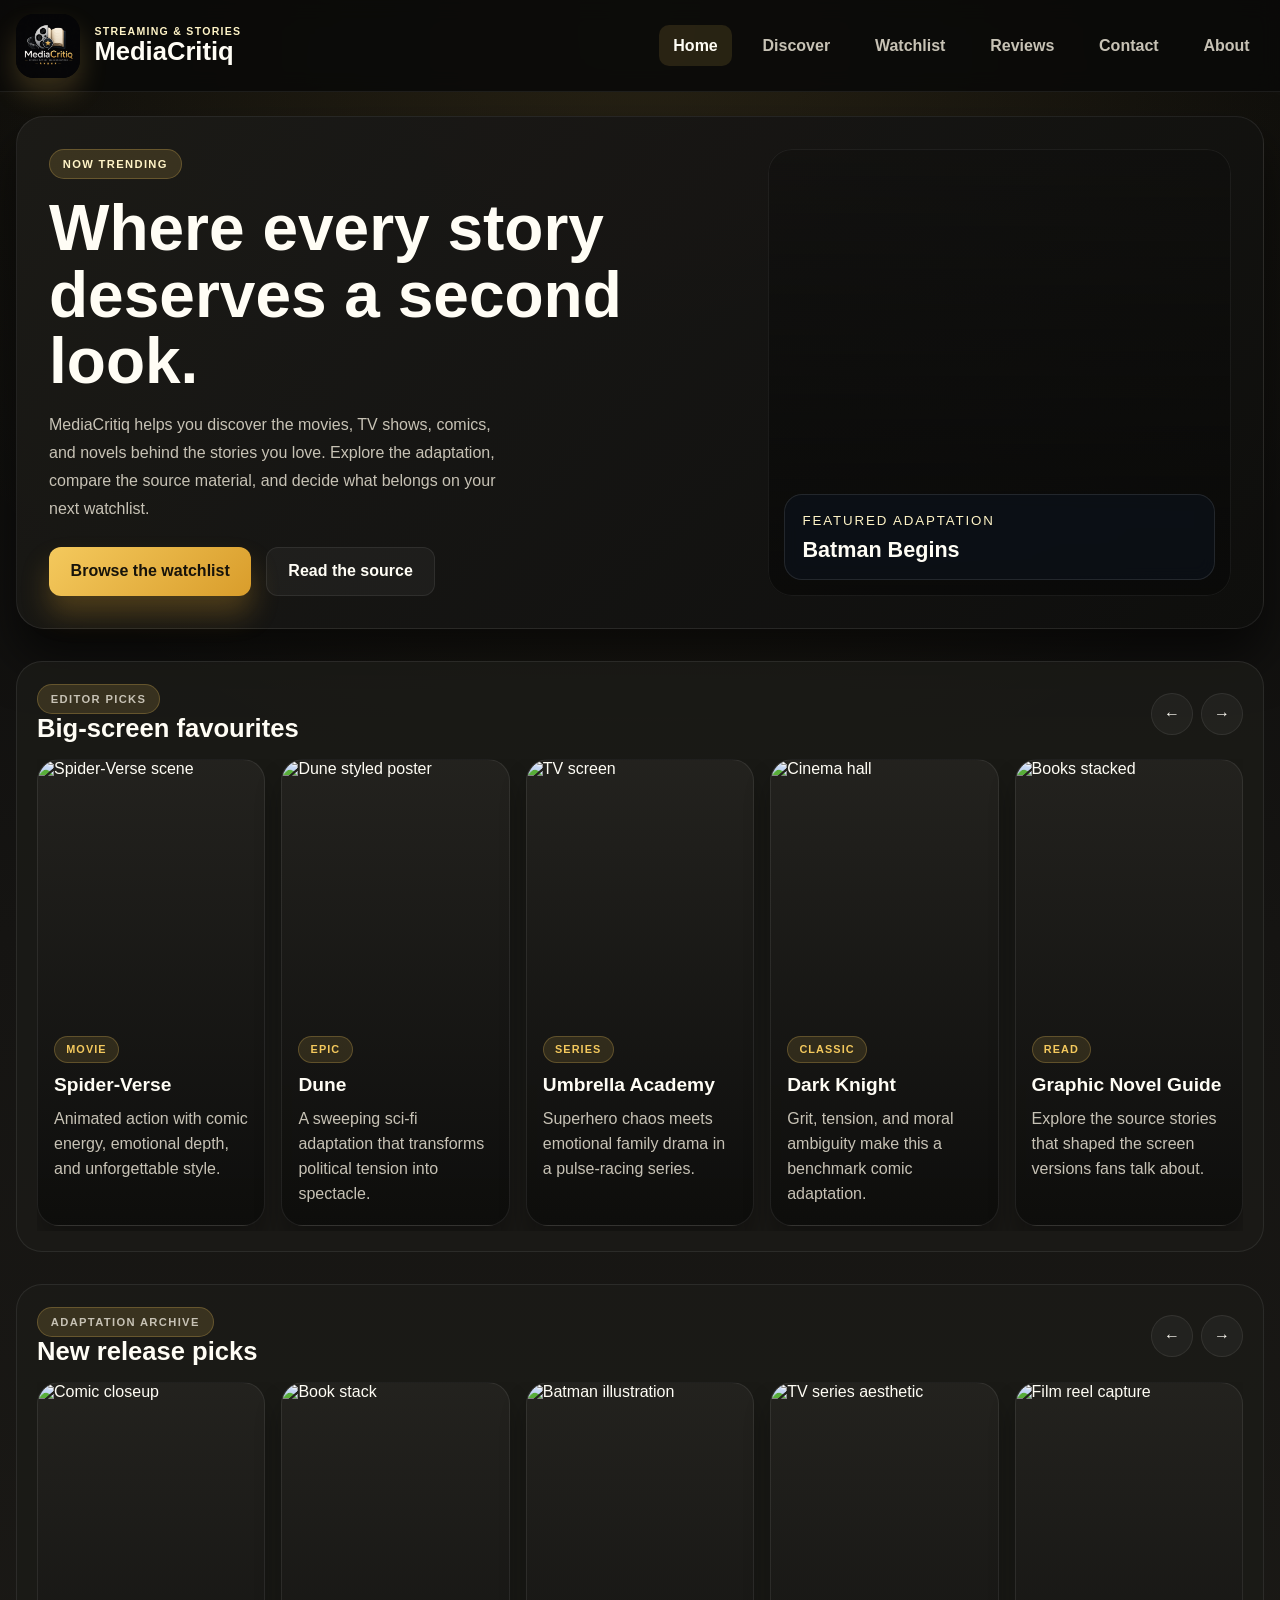
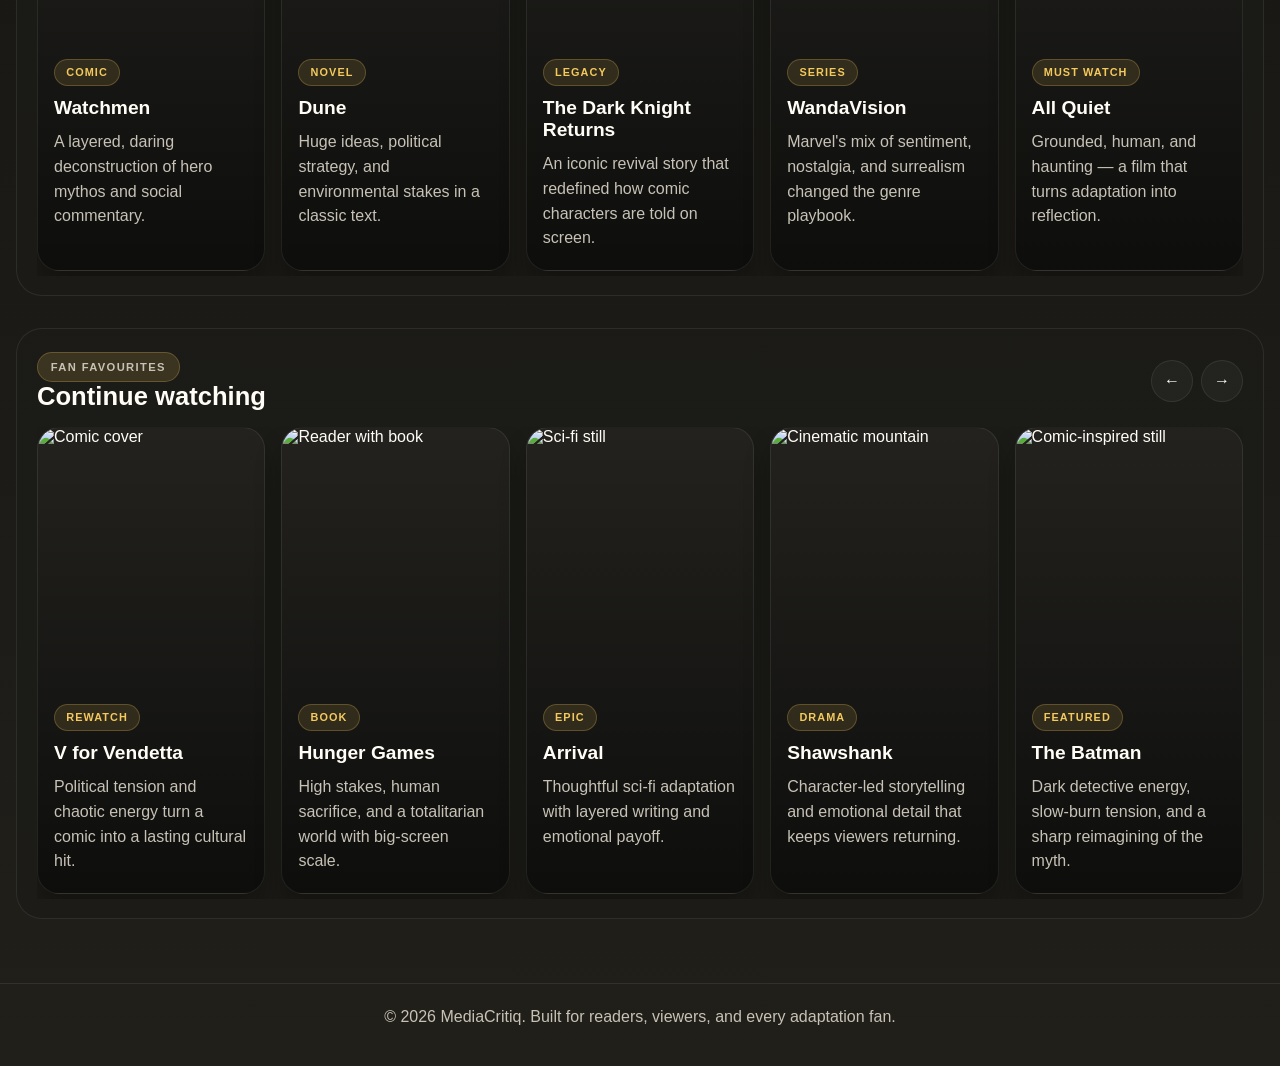
==== index.html @ 5b232e2e "Add files via upload" ====
﻿<!DOCTYPE html>
<html lang="en">
<head>
  <meta charset="UTF-8" />
  <meta name="viewport" content="width=device-width, initial-scale=1.0" />
  <title>MediaCritiq | Home</title>
  <link rel="stylesheet" href="style.css" />
</head>
<body>
  <!-- Overall page shell: the sticky header and the main content area sit inside this body. -->
  <header class="site-header">
    <div class="site-header-inner">
      <div class="brand">
        <img src="images/logo.png" alt="MediaCritiq logo" />
        <div class="brand-copy">
          <small>Streaming & stories</small>
          <h1>MediaCritiq</h1>
        </div>
      </div>
      <!-- Mobile menu button shown only on smaller screens; it opens and closes the navigation menu. -->
      <button class="nav-toggle" aria-label="Toggle menu" aria-expanded="false">☰</button>
      <!-- Main site navigation links to each page in the MediaCritiq website. -->
      <nav class="main-menu" aria-label="Main navigation">
        <a href="index.html" class="active">Home</a>
        <a href="discover.html">Discover</a>
        <a href="watchlist.html">Watchlist</a>
        <a href="reviews.html">Reviews</a>
        <a href="contact-us.html">Contact</a>
        <a href="about-us.html">About</a>
      </nav>
    </div>
  </header>

  <main class="page-shell">
    <!-- Hero section introduces the brand and highlights one featured adaptation. -->
    <section class="hero">
      <div class="hero-copy">
        <span class="eyebrow">Now trending</span>
        <h2>Where every story deserves a second look.</h2>
        <p>MediaCritiq helps you discover the movies, TV shows, comics, and novels behind the stories you love. Explore the adaptation, compare the source material, and decide what belongs on your next watchlist.</p>
        <div class="hero-actions">
          <a class="button primary" href="watchlist.html">Browse the watchlist</a>
          <a class="button secondary" href="discover.html">Read the source</a>
        </div>
      </div>
      <div class="hero-visual" aria-label="Featured adaptation poster">
        <div class="hero-feature">
          <small>Featured adaptation</small>
          <h3>Batman Begins</h3>
        </div>
      </div>
    </section>

    <div class="content-stack">
      <!-- Repeating content blocks create horizontally scrollable media rows for homepage recommendations. -->
      <section class="carousel-section">
        <div class="section-head">
          <div>
            <p class="eyebrow">Editor picks</p>
            <h2>Big-screen favourites</h2>
          </div>
          <div class="carousel-controls">
            <button class="scroll-btn scroll-prev" aria-label="Previous row">←</button>
            <button class="scroll-btn scroll-next" aria-label="Next row">→</button>
          </div>
        </div>
        <div class="media-row">
          <div class="media-track">
            <article class="media-card"><img class="poster" src="https://images.unsplash.com/photo-1489599849927-2ee91cede3ba?auto=format&fit=crop&w=800&q=80" alt="Spider-Verse scene" /><div class="info"><span class="tag">Movie</span><h3>Spider-Verse</h3><p>Animated action with comic energy, emotional depth, and unforgettable style.</p></div></article>
            <article class="media-card"><img class="poster" src="https://images.unsplash.com/photo-1497032628192-86f99bcd76bc?auto=format&fit=crop&w=800&q=80" alt="Dune styled poster" /><div class="info"><span class="tag">Epic</span><h3>Dune</h3><p>A sweeping sci-fi adaptation that transforms political tension into spectacle.</p></div></article>
            <article class="media-card"><img class="poster" src="https://images.unsplash.com/photo-1517602302552-471fe67acf66?auto=format&fit=crop&w=800&q=80" alt="TV screen" /><div class="info"><span class="tag">Series</span><h3>Umbrella Academy</h3><p>Superhero chaos meets emotional family drama in a pulse-racing series.</p></div></article>
            <article class="media-card"><img class="poster" src="https://images.unsplash.com/photo-1524985069026-dd778a71c7b4?auto=format&fit=crop&w=800&q=80" alt="Cinema hall" /><div class="info"><span class="tag">Classic</span><h3>Dark Knight</h3><p>Grit, tension, and moral ambiguity make this a benchmark comic adaptation.</p></div></article>
            <article class="media-card"><img class="poster" src="https://images.unsplash.com/photo-1504384308090-c894fdcc538d?auto=format&fit=crop&w=800&q=80" alt="Books stacked" /><div class="info"><span class="tag">Read</span><h3>Graphic Novel Guide</h3><p>Explore the source stories that shaped the screen versions fans talk about.</p></div></article>
          </div>
        </div>
      </section>

      <section class="carousel-section">
        <div class="section-head">
          <div>
            <p class="eyebrow">Adaptation archive</p>
            <h2>New release picks</h2>
          </div>
          <div class="carousel-controls">
            <button class="scroll-btn scroll-prev" aria-label="Previous row">←</button>
            <button class="scroll-btn scroll-next" aria-label="Next row">→</button>
          </div>
        </div>
        <div class="media-row">
          <div class="media-track">
            <article class="media-card"><img class="poster" src="https://images.unsplash.com/photo-1516280440614-37939bbacd81?auto=format&fit=crop&w=800&q=80" alt="Comic closeup" /><div class="info"><span class="tag">Comic</span><h3>Watchmen</h3><p>A layered, daring deconstruction of hero mythos and social commentary.</p></div></article>
            <article class="media-card"><img class="poster" src="https://images.unsplash.com/photo-1544947950-fa07a98d237f?auto=format&fit=crop&w=800&q=80" alt="Book stack" /><div class="info"><span class="tag">Novel</span><h3>Dune</h3><p>Huge ideas, political strategy, and environmental stakes in a classic text.</p></div></article>
            <article class="media-card"><img class="poster" src="https://images.unsplash.com/photo-1516979187457-637abb4f9353?auto=format&fit=crop&w=800&q=80" alt="Batman illustration" /><div class="info"><span class="tag">Legacy</span><h3>The Dark Knight Returns</h3><p>An iconic revival story that redefined how comic characters are told on screen.</p></div></article>
            <article class="media-card"><img class="poster" src="https://images.unsplash.com/photo-1446776653964-20c1d3a81b06?auto=format&fit=crop&w=800&q=80" alt="TV series aesthetic" /><div class="info"><span class="tag">Series</span><h3>WandaVision</h3><p>Marvel's mix of sentiment, nostalgia, and surrealism changed the genre playbook.</p></div></article>
            <article class="media-card"><img class="poster" src="https://images.unsplash.com/photo-1485846234645-a62644f84728?auto=format&fit=crop&w=800&q=80" alt="Film reel capture" /><div class="info"><span class="tag">Must watch</span><h3>All Quiet</h3><p>Grounded, human, and haunting — a film that turns adaptation into reflection.</p></div></article>
          </div>
        </div>
      </section>

      <section class="carousel-section">
        <div class="section-head">
          <div>
            <p class="eyebrow">Fan favourites</p>
            <h2>Continue watching</h2>
          </div>
          <div class="carousel-controls">
            <button class="scroll-btn scroll-prev" aria-label="Previous row">←</button>
            <button class="scroll-btn scroll-next" aria-label="Next row">→</button>
          </div>
        </div>
        <div class="media-row">
          <div class="media-track">
            <article class="media-card"><img class="poster" src="https://images.unsplash.com/photo-1521587760476-6c12a4b040da?auto=format&fit=crop&w=800&q=80" alt="Comic cover" /><div class="info"><span class="tag">Rewatch</span><h3>V for Vendetta</h3><p>Political tension and chaotic energy turn a comic into a lasting cultural hit.</p></div></article>
            <article class="media-card"><img class="poster" src="https://images.unsplash.com/photo-1512820790803-83ca734da794?auto=format&fit=crop&w=800&q=80" alt="Reader with book" /><div class="info"><span class="tag">Book</span><h3>Hunger Games</h3><p>High stakes, human sacrifice, and a totalitarian world with big-screen scale.</p></div></article>
            <article class="media-card"><img class="poster" src="https://images.unsplash.com/photo-1492691527719-9d1e07e534b4?auto=format&fit=crop&w=800&q=80" alt="Sci-fi still" /><div class="info"><span class="tag">Epic</span><h3>Arrival</h3><p>Thoughtful sci-fi adaptation with layered writing and emotional payoff.</p></div></article>
            <article class="media-card"><img class="poster" src="https://images.unsplash.com/photo-1500530855697-b586d89ba3ee?auto=format&fit=crop&w=800&q=80" alt="Cinematic mountain" /><div class="info"><span class="tag">Drama</span><h3>Shawshank</h3><p>Character-led storytelling and emotional detail that keeps viewers returning.</p></div></article>
            <article class="media-card"><img class="poster" src="https://images.unsplash.com/photo-1513106580091-1d82408b8cd6?auto=format&fit=crop&w=800&q=80" alt="Comic-inspired still" /><div class="info"><span class="tag">Featured</span><h3>The Batman</h3><p>Dark detective energy, slow-burn tension, and a sharp reimagining of the myth.</p></div></article>
          </div>
        </div>
      </section>
    </div>
  </main>

  <!-- Footer gives a small brand message and keeps the page visually closed out. -->
  <footer>&copy; 2026 MediaCritiq. Built for readers, viewers, and every adaptation fan.</footer>

  <!-- The JavaScript handles interactive behavior like carousels, navigation, and poster fetches. -->
  <script src="app.js"></script>
</body>
</html>
---- style.css ----
﻿/* CSS custom properties define the website theme colours and reusable design tokens. */
:root {
  --bg: #0a0a09;
  --bg-soft: #141412;
  --panel: #1c1b18;
  --panel-2: #282621;
  --card: #24231f;
  --line: rgba(255,255,255,0.08);
  --text: #fffdf5;
  --muted: #c7c2b5;
  --accent: #f4c95d;
  --accent-strong: #d99d2b;
  --highlight: #fff4c7;
  --shadow: rgba(0, 0, 0, 0.6);
}
* { box-sizing: border-box; }
html { scroll-behavior: smooth; }
/* Base page styling sets the background, typography, and default element behaviour for the whole site. */
body {
  margin: 0;
  min-height: 100vh;
  background: radial-gradient(circle at top, rgba(244,201,93,0.12), transparent 30%), linear-gradient(180deg, #0a0a09 0%, #151412 35%, #211f1a 100%);
  color: var(--text);
  font-family: Arial, Helvetica, sans-serif;
}
img { max-width: 100%; display: block; }
a { color: inherit; text-decoration: none; }
button, input, textarea { font: inherit; }
/* Sticky header keeps the brand and navigation visible while scrolling through the site. */
.site-header { position: sticky; top: 0; z-index: 30; background: rgba(10,10,9,0.88); backdrop-filter: blur(10px); border-bottom: 1px solid var(--line); }
.site-header-inner { max-width: 1280px; margin: 0 auto; padding: 0.85rem 1rem; display: flex; align-items: center; justify-content: space-between; gap: 1rem; }
.brand { display: flex; align-items: center; gap: 0.9rem; }
.brand img { width: 64px; height: 64px; border-radius: 18px; box-shadow: 0 15px 28px rgba(244,201,93,0.2); }
.brand-copy small { display: block; color: var(--highlight); text-transform: uppercase; letter-spacing: 0.12em; font-size: 0.66rem; font-weight: 700; }
.brand-copy h1 { margin: 0.05rem 0 0; font-size: clamp(1.2rem, 2vw, 1.95rem); }
.main-menu { display: flex; align-items: center; gap: 1rem; }
.main-menu a { padding: 0.7rem 0.9rem; border-radius: 10px; color: var(--muted); font-weight: 600; transition: 0.2s ease; }
.main-menu a:hover, .main-menu a.active { background: rgba(244,201,93,0.12); color: var(--text); }
.nav-toggle { display: none; background: rgba(255,255,255,0.04); border: 1px solid var(--line); color: var(--text); border-radius: 12px; width: 48px; height: 48px; font-size: 1.5rem; cursor: pointer; }
/* Page shell and hero section control the primary content layout and headline treatment. */
.page-shell { max-width: 1280px; margin: 0 auto; padding: 1.5rem 1rem 4rem; }
.hero { display: grid; grid-template-columns: 1.2fr 0.8fr; gap: 1.5rem; background: linear-gradient(135deg, rgba(28,27,24,0.94), rgba(14,14,13,0.94)); border: 1px solid var(--line); border-radius: 28px; padding: 2rem; box-shadow: 0 28px 50px var(--shadow); }
.hero-copy { display: flex; flex-direction: column; justify-content: center; gap: 1rem; }
.eyebrow { display: inline-flex; width: fit-content; padding: 0.5rem 0.8rem; border-radius: 999px; background: rgba(244,201,93,0.14); border: 1px solid rgba(244,201,93,0.24); color: var(--highlight); text-transform: uppercase; letter-spacing: 0.12em; font-size: 0.7rem; font-weight: 700; }
.hero-copy h2 { margin: 0; font-size: clamp(2.2rem, 5vw, 4.2rem); line-height: 1.04; }
.hero-copy p { margin: 0; color: var(--muted); max-width: 52ch; line-height: 1.75; }
.hero-actions { display: flex; flex-wrap: wrap; gap: 0.9rem; margin-top: 0.5rem; }
.button { display: inline-flex; align-items: center; justify-content: center; padding: 0.9rem 1.35rem; border-radius: 12px; font-weight: 700; border: none; cursor: pointer; transition: transform 0.2s ease, box-shadow 0.2s ease; }
.button:hover { transform: translateY(-2px); }
.button.primary { background: linear-gradient(135deg, var(--accent), var(--accent-strong)); color: #17130a; box-shadow: 0 18px 28px rgba(217,157,43,0.28); }
.button.secondary { background: rgba(255,255,255,0.04); color: var(--text); border: 1px solid var(--line); }
.hero-visual { position: relative; min-height: 420px; border-radius: 24px; overflow: hidden; background-image: linear-gradient(rgba(9,9,8,0.22), rgba(9,9,8,0.78)), url('https://images.unsplash.com/photo-1517604931442-7e0c8ed2963c?auto=format&fit=crop&w=1000&q=80'); background-size: cover; background-position: center; box-shadow: inset 0 0 0 1px rgba(255,255,255,0.06); }
.hero-feature { position: absolute; left: 1rem; right: 1rem; bottom: 1rem; background: rgba(12,18,26,0.7); border: 1px solid rgba(255,255,255,0.1); border-radius: 18px; padding: 1rem 1.1rem; backdrop-filter: blur(8px); }
.hero-feature small { color: var(--highlight); text-transform: uppercase; letter-spacing: 0.14em; }
.hero-feature h3 { margin: 0.45rem 0 0; font-size: 1.35rem; }
/* The content stack groups all homepage recommendation sections and keeps them visually separated. */
.content-stack { display: grid; gap: 2rem; min-width: 0; margin-top: 2rem; }
.carousel-section { min-width: 0; background: rgba(28,27,24,0.78); border: 1px solid var(--line); border-radius: 26px; padding: 1.4rem 1.25rem 1.2rem; }
.section-head { display: flex; align-items: center; justify-content: space-between; gap: 1rem; margin-bottom: 1rem; }
.section-head h2 { margin: 0; font-size: clamp(1.5rem, 2vw, 2.2rem); }
.section-head p { margin: 0; color: var(--muted); }
.carousel-controls { display: flex; gap: 0.5rem; }
.scroll-btn { width: 42px; height: 42px; border-radius: 50%; background: rgba(255,255,255,0.04); border: 1px solid var(--line); color: var(--text); cursor: pointer; }
.media-row { position: relative; min-width: 0; }
.media-track { display: grid; grid-auto-flow: column; grid-auto-columns: minmax(220px, 1fr); gap: 1rem; min-width: 0; overflow-x: auto; scroll-snap-type: x proximity; scrollbar-width: none; padding-bottom: 0.35rem; }
.media-track::-webkit-scrollbar { display: none; }
/* Media cards style each recommendation item with a poster, label, title, and short description. */
.media-card { scroll-snap-align: start; display: flex; flex-direction: column; background: linear-gradient(180deg, rgba(36,35,31,0.94), rgba(13,13,12,0.96)); border: 1px solid var(--line); border-radius: 22px; overflow: hidden; min-height: 380px; box-shadow: 0 18px 26px rgba(0,0,0,0.28); }
.media-card .poster { width: 100%; height: 260px; object-fit: cover; }
.media-card .info { padding: 1rem 1rem 1.15rem; display: flex; flex-direction: column; gap: 0.7rem; flex: 1; }
.media-card .tag { display: inline-flex; width: fit-content; background: rgba(244,201,93,0.12); border: 1px solid rgba(244,201,93,0.24); padding: 0.4rem 0.7rem; border-radius: 999px; color: var(--accent); font-size: 0.68rem; text-transform: uppercase; letter-spacing: 0.1em; font-weight: 700; }
.media-card h3 { margin: 0; font-size: 1.2rem; }
.media-card p { margin: 0; color: var(--muted); line-height: 1.55; }
.feature-grid, .pair-grid, .review-grid, .contact-grid, .list-grid { display: grid; gap: 1.3rem; }
.feature-grid { grid-template-columns: repeat(3, minmax(0,1fr)); }
.pair-grid { grid-template-columns: repeat(2, minmax(0,1fr)); }
.review-grid { grid-template-columns: repeat(3, minmax(0,1fr)); }
.contact-grid { grid-template-columns: 1.2fr 0.8fr; }
.list-grid { grid-template-columns: repeat(2, minmax(0,1fr)); min-width: 0; }
.card { background: linear-gradient(180deg, rgba(36,35,31,0.94), rgba(13,13,12,0.96)); border: 1px solid var(--line); border-radius: 22px; overflow: hidden; box-shadow: 0 18px 32px rgba(0,0,0,0.28); }
.card img { width: 100%; height: 220px; object-fit: cover; }
.card .content { padding: 1rem 1rem 1.25rem; }
.card h3 { margin: 0 0 0.6rem; font-size: 1.3rem; }
.card p, .card li, .info-card p, .info-card li, .quote-card p { margin: 0; color: var(--muted); line-height: 1.7; }
.page-intro { background: linear-gradient(180deg, rgba(28,27,24,0.92), rgba(14,14,13,0.94)); border: 1px solid var(--line); border-radius: 24px; padding: 1.5rem; }
.page-intro h2 { margin: 0.5rem 0 0.8rem; font-size: clamp(2rem, 3vw, 3rem); }
.page-intro p { margin: 0; color: var(--muted); line-height: 1.75; }
.list-item { position: relative; display: grid; grid-template-columns: 140px 1fr; gap: 1rem; min-width: 0; padding: 1rem; background: linear-gradient(180deg, rgba(36,35,31,0.94), rgba(13,13,12,0.96)); border: 1px solid var(--line); border-radius: 18px; cursor: grab; touch-action: none; transition: transform 0.2s ease, border-color 0.2s ease, opacity 0.2s ease; }
.list-item::after { content: 'Drag to move'; position: absolute; top: 0.7rem; right: 0.75rem; color: var(--muted); font-size: 0.68rem; opacity: 0.7; }
.list-item:focus-visible { outline: 2px solid var(--highlight); outline-offset: 3px; }
.list-item:active { cursor: grabbing; }
.list-item.is-dragging { opacity: 0.45; transform: scale(0.98); border-color: var(--highlight); }
.list-item img { width: 140px; height: 180px; object-fit: cover; border-radius: 14px; }
.list-item .meta { display: inline-flex; width: fit-content; color: var(--highlight); text-transform: uppercase; letter-spacing: 0.1em; font-weight: 700; font-size: 0.68rem; margin-bottom: 0.5rem; }
.list-item h3 { margin: 0 0 0.5rem; }
.list-item .progress-block { margin-top: 0.9rem; display: grid; gap: 0.45rem; }
.list-item .progress-label { display: flex; align-items: center; justify-content: space-between; gap: 0.75rem; color: var(--muted); font-size: 0.72rem; text-transform: uppercase; letter-spacing: 0.08em; font-weight: 700; }
.list-item .progress-track { width: 100%; height: 8px; background: rgba(255,255,255,0.08); border-radius: 999px; overflow: hidden; }
.list-item .progress-track span { display: block; height: 100%; background: linear-gradient(90deg, var(--accent), var(--accent-strong)); border-radius: inherit; }
.info-card { padding: 1.4rem 1.25rem; background: linear-gradient(180deg, rgba(36,35,31,0.94), rgba(13,13,12,0.96)); border: 1px solid var(--line); border-radius: 20px; }
.info-card h3, .quote-card h3, .form-card h3 { margin: 0 0 0.8rem; }
.info-card ul { margin: 1rem 0 0; padding-left: 1.2rem; }
.quote-card { padding: 1.4rem; background: linear-gradient(180deg, rgba(36,35,31,0.94), rgba(13,13,12,0.96)); border: 1px solid var(--line); border-radius: 20px; }
.quote-mark { font-size: 3rem; color: var(--accent); line-height: 1; }
.form-card { padding: 1.4rem; background: linear-gradient(180deg, rgba(36,35,31,0.94), rgba(13,13,12,0.96)); border: 1px solid var(--line); border-radius: 20px; }
.form-grid { display: grid; gap: 0.9rem; }
label { display: block; color: var(--muted); font-weight: 700; }
input, textarea { width: 100%; margin-top: 0.45rem; border: 1px solid var(--line); border-radius: 12px; background: rgba(4,9,14,0.6); color: var(--text); padding: 0.85rem 0.9rem; }
textarea { min-height: 140px; resize: vertical; }
footer { padding: 1.5rem 1rem 2.5rem; text-align: center; color: var(--muted); border-top: 1px solid var(--line); }
/* Responsive rules collapse the desktop layout into stacked mobile-friendly sections. */
@media (max-width: 960px) { .hero, .feature-grid, .contact-grid, .pair-grid, .review-grid, .list-grid { grid-template-columns: 1fr; } .hero { padding: 1.3rem; } }
@media (max-width: 760px) { .nav-toggle { display: inline-flex; align-items: center; justify-content: center; } .main-menu { position: absolute; top: calc(100% + 0.5rem); right: 1rem; left: 1rem; display: none; flex-direction: column; align-items: stretch; background: rgba(9,15,22,0.96); border: 1px solid var(--line); border-radius: 16px; padding: 0.7rem; box-shadow: 0 18px 30px rgba(0,0,0,0.3); } .main-menu.open { display: flex; } .main-menu a { padding: 0.9rem 0.8rem; } .brand-copy { display: none; } .hero-copy h2 { font-size: 2.2rem; } .list-item { grid-template-columns: 1fr; } .list-item img { width: 100%; height: 220px; } .list-item::after { content: 'Drag to reorder'; } }
@media (max-width: 520px) { .page-shell { padding: 1rem 0.65rem 2.5rem; } .site-header-inner { padding: 0.7rem 0.65rem; } .brand img { width: 52px; height: 52px; } .hero { border-radius: 20px; } .hero-actions { flex-direction: column; } .button { width: 100%; } .media-track { grid-auto-columns: minmax(180px, 78vw); } .carousel-section, .page-intro { padding: 1rem; border-radius: 20px; } .section-head { align-items: flex-start; } .carousel-controls { flex-shrink: 0; } .list-item { padding: 0.75rem; } .list-item img { height: 190px; } .list-item::after { display: none; } }
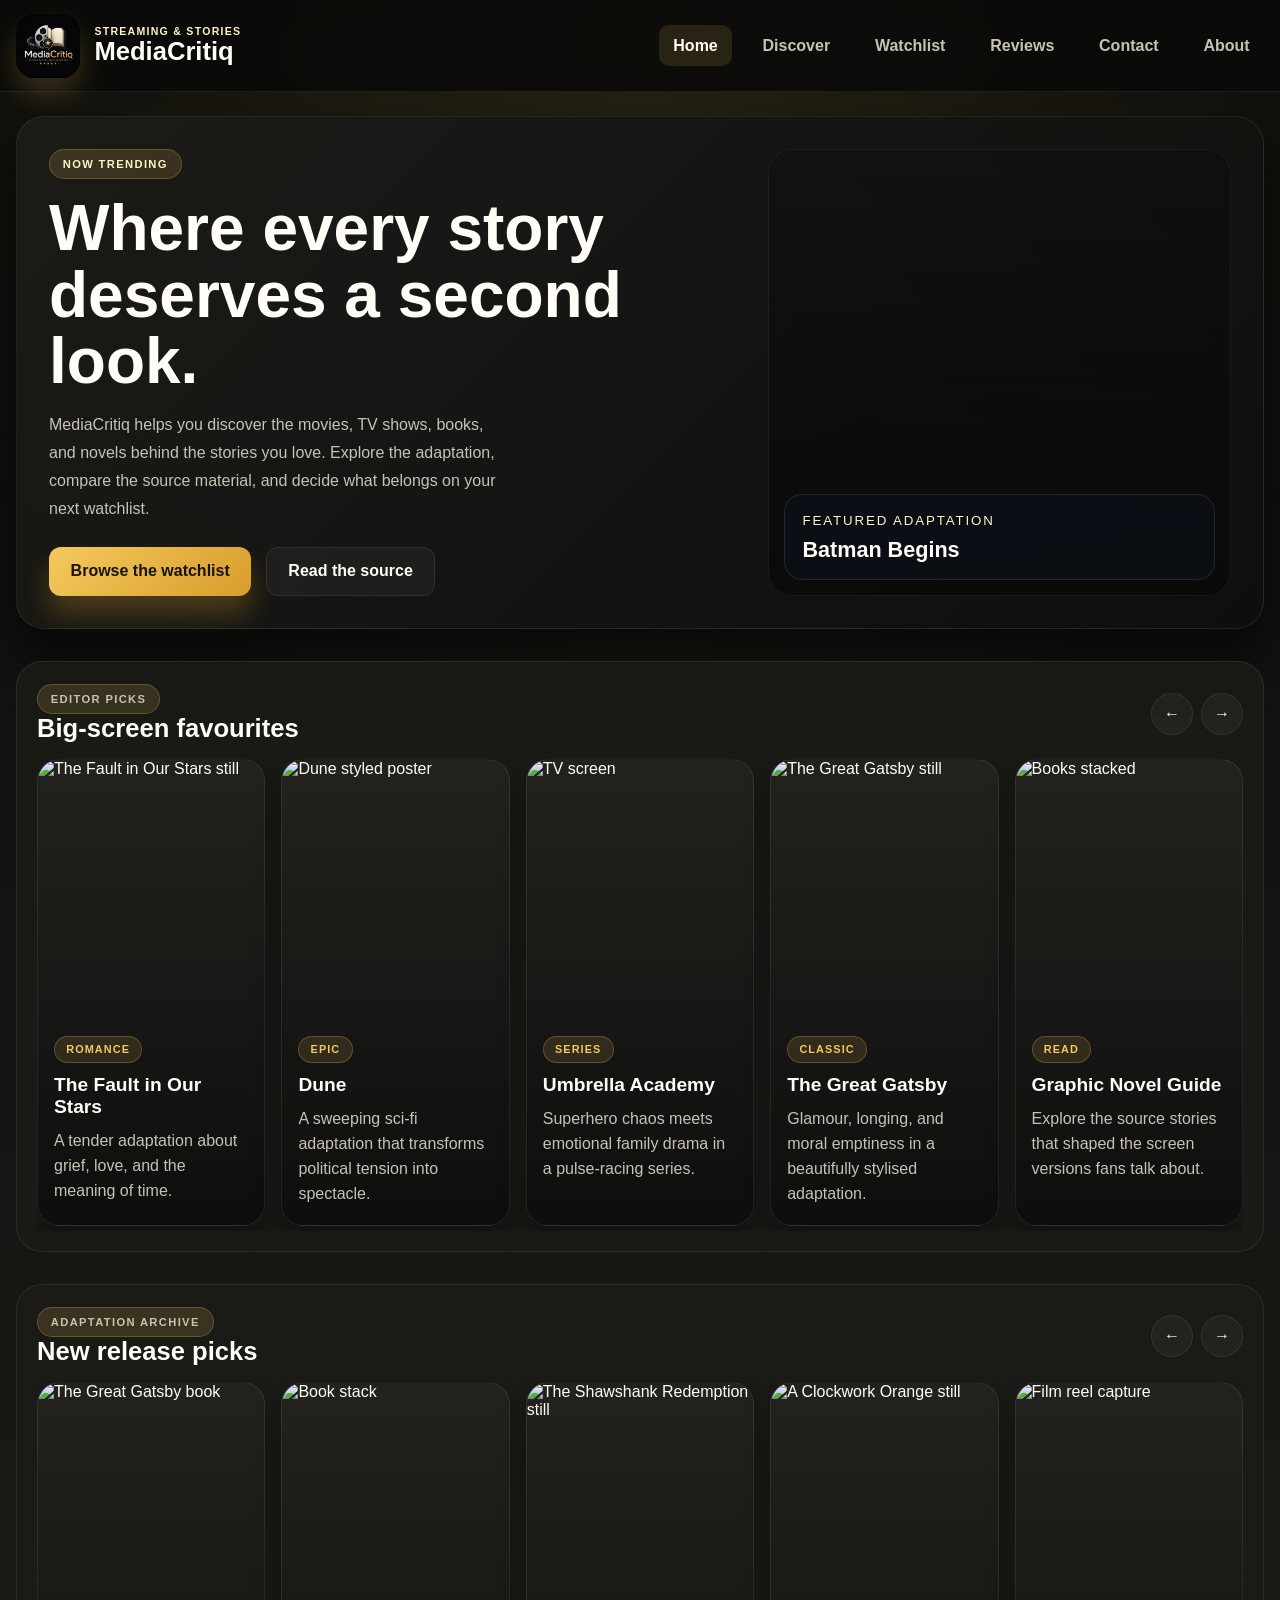
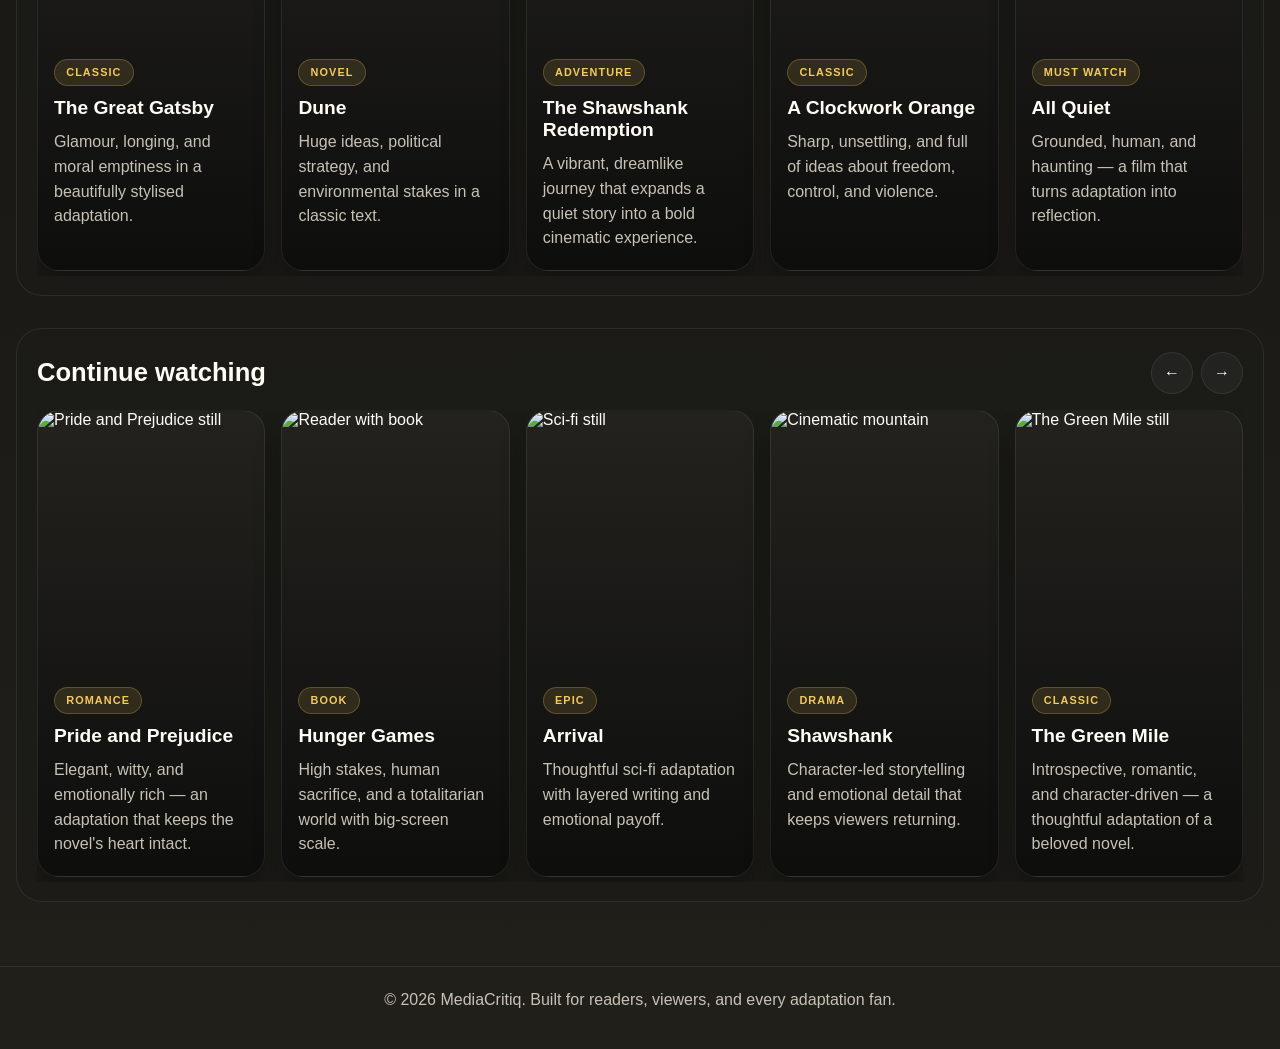
==== commit a37ee473: "V0.2" ====
--- a/index.html
+++ b/index.html
@@ -37,7 +37,7 @@
       <div class="hero-copy">
         <span class="eyebrow">Now trending</span>
         <h2>Where every story deserves a second look.</h2>
-        <p>MediaCritiq helps you discover the movies, TV shows, comics, and novels behind the stories you love. Explore the adaptation, compare the source material, and decide what belongs on your next watchlist.</p>
+        <p>MediaCritiq helps you discover the movies, TV shows, books, and novels behind the stories you love. Explore the adaptation, compare the source material, and decide what belongs on your next watchlist.</p>
         <div class="hero-actions">
           <a class="button primary" href="watchlist.html">Browse the watchlist</a>
           <a class="button secondary" href="discover.html">Read the source</a>
@@ -66,10 +66,10 @@
         </div>
         <div class="media-row">
           <div class="media-track">
-            <article class="media-card"><img class="poster" src="https://images.unsplash.com/photo-1489599849927-2ee91cede3ba?auto=format&fit=crop&w=800&q=80" alt="Spider-Verse scene" /><div class="info"><span class="tag">Movie</span><h3>Spider-Verse</h3><p>Animated action with comic energy, emotional depth, and unforgettable style.</p></div></article>
+            <article class="media-card"><img class="poster" src="https://images.unsplash.com/photo-1504384308090-c894fdcc538d?auto=format&fit=crop&w=800&q=80" alt="The Fault in Our Stars still" /><div class="info"><span class="tag">Romance</span><h3>The Fault in Our Stars</h3><p>A tender adaptation about grief, love, and the meaning of time.</p></div></article>
             <article class="media-card"><img class="poster" src="https://images.unsplash.com/photo-1497032628192-86f99bcd76bc?auto=format&fit=crop&w=800&q=80" alt="Dune styled poster" /><div class="info"><span class="tag">Epic</span><h3>Dune</h3><p>A sweeping sci-fi adaptation that transforms political tension into spectacle.</p></div></article>
             <article class="media-card"><img class="poster" src="https://images.unsplash.com/photo-1517602302552-471fe67acf66?auto=format&fit=crop&w=800&q=80" alt="TV screen" /><div class="info"><span class="tag">Series</span><h3>Umbrella Academy</h3><p>Superhero chaos meets emotional family drama in a pulse-racing series.</p></div></article>
-            <article class="media-card"><img class="poster" src="https://images.unsplash.com/photo-1524985069026-dd778a71c7b4?auto=format&fit=crop&w=800&q=80" alt="Cinema hall" /><div class="info"><span class="tag">Classic</span><h3>Dark Knight</h3><p>Grit, tension, and moral ambiguity make this a benchmark comic adaptation.</p></div></article>
+            <article class="media-card"><img class="poster" src="https://images.unsplash.com/photo-1516979187457-637abb4f9353?auto=format&fit=crop&w=800&q=80" alt="The Great Gatsby still" /><div class="info"><span class="tag">Classic</span><h3>The Great Gatsby</h3><p>Glamour, longing, and moral emptiness in a beautifully stylised adaptation.</p></div></article>
             <article class="media-card"><img class="poster" src="https://images.unsplash.com/photo-1504384308090-c894fdcc538d?auto=format&fit=crop&w=800&q=80" alt="Books stacked" /><div class="info"><span class="tag">Read</span><h3>Graphic Novel Guide</h3><p>Explore the source stories that shaped the screen versions fans talk about.</p></div></article>
           </div>
         </div>
@@ -88,10 +88,10 @@
         </div>
         <div class="media-row">
           <div class="media-track">
-            <article class="media-card"><img class="poster" src="https://images.unsplash.com/photo-1516280440614-37939bbacd81?auto=format&fit=crop&w=800&q=80" alt="Comic closeup" /><div class="info"><span class="tag">Comic</span><h3>Watchmen</h3><p>A layered, daring deconstruction of hero mythos and social commentary.</p></div></article>
+            <article class="media-card"><img class="poster" src="https://images.unsplash.com/photo-1516280440614-37939bbacd81?auto=format&fit=crop&w=800&q=80" alt="The Great Gatsby book" /><div class="info"><span class="tag">Classic</span><h3>The Great Gatsby</h3><p>Glamour, longing, and moral emptiness in a beautifully stylised adaptation.</p></div></article>
             <article class="media-card"><img class="poster" src="https://images.unsplash.com/photo-1544947950-fa07a98d237f?auto=format&fit=crop&w=800&q=80" alt="Book stack" /><div class="info"><span class="tag">Novel</span><h3>Dune</h3><p>Huge ideas, political strategy, and environmental stakes in a classic text.</p></div></article>
-            <article class="media-card"><img class="poster" src="https://images.unsplash.com/photo-1516979187457-637abb4f9353?auto=format&fit=crop&w=800&q=80" alt="Batman illustration" /><div class="info"><span class="tag">Legacy</span><h3>The Dark Knight Returns</h3><p>An iconic revival story that redefined how comic characters are told on screen.</p></div></article>
-            <article class="media-card"><img class="poster" src="https://images.unsplash.com/photo-1446776653964-20c1d3a81b06?auto=format&fit=crop&w=800&q=80" alt="TV series aesthetic" /><div class="info"><span class="tag">Series</span><h3>WandaVision</h3><p>Marvel's mix of sentiment, nostalgia, and surrealism changed the genre playbook.</p></div></article>
+            <article class="media-card"><img class="poster" src="https://images.unsplash.com/photo-1517602302552-471fe67acf66?auto=format&fit=crop&w=800&q=80" alt="The Shawshank Redemption still" /><div class="info"><span class="tag">Adventure</span><h3>The Shawshank Redemption</h3><p>A vibrant, dreamlike journey that expands a quiet story into a bold cinematic experience.</p></div></article>
+            <article class="media-card"><img class="poster" src="https://images.unsplash.com/photo-1485846234645-a62644f84728?auto=format&fit=crop&w=800&q=80" alt="A Clockwork Orange still" /><div class="info"><span class="tag">Classic</span><h3>A Clockwork Orange</h3><p>Sharp, unsettling, and full of ideas about freedom, control, and violence.</p></div></article>
             <article class="media-card"><img class="poster" src="https://images.unsplash.com/photo-1485846234645-a62644f84728?auto=format&fit=crop&w=800&q=80" alt="Film reel capture" /><div class="info"><span class="tag">Must watch</span><h3>All Quiet</h3><p>Grounded, human, and haunting — a film that turns adaptation into reflection.</p></div></article>
           </div>
         </div>
@@ -100,7 +100,6 @@
       <section class="carousel-section">
         <div class="section-head">
           <div>
-            <p class="eyebrow">Fan favourites</p>
             <h2>Continue watching</h2>
           </div>
           <div class="carousel-controls">
@@ -110,11 +109,11 @@
         </div>
         <div class="media-row">
           <div class="media-track">
-            <article class="media-card"><img class="poster" src="https://images.unsplash.com/photo-1521587760476-6c12a4b040da?auto=format&fit=crop&w=800&q=80" alt="Comic cover" /><div class="info"><span class="tag">Rewatch</span><h3>V for Vendetta</h3><p>Political tension and chaotic energy turn a comic into a lasting cultural hit.</p></div></article>
+            <article class="media-card"><img class="poster" src="https://images.unsplash.com/photo-1500530855697-b586d89ba3ee?auto=format&fit=crop&w=800&q=80" alt="Pride and Prejudice still" /><div class="info"><span class="tag">Romance</span><h3>Pride and Prejudice</h3><p>Elegant, witty, and emotionally rich — an adaptation that keeps the novel's heart intact.</p></div></article>
             <article class="media-card"><img class="poster" src="https://images.unsplash.com/photo-1512820790803-83ca734da794?auto=format&fit=crop&w=800&q=80" alt="Reader with book" /><div class="info"><span class="tag">Book</span><h3>Hunger Games</h3><p>High stakes, human sacrifice, and a totalitarian world with big-screen scale.</p></div></article>
             <article class="media-card"><img class="poster" src="https://images.unsplash.com/photo-1492691527719-9d1e07e534b4?auto=format&fit=crop&w=800&q=80" alt="Sci-fi still" /><div class="info"><span class="tag">Epic</span><h3>Arrival</h3><p>Thoughtful sci-fi adaptation with layered writing and emotional payoff.</p></div></article>
             <article class="media-card"><img class="poster" src="https://images.unsplash.com/photo-1500530855697-b586d89ba3ee?auto=format&fit=crop&w=800&q=80" alt="Cinematic mountain" /><div class="info"><span class="tag">Drama</span><h3>Shawshank</h3><p>Character-led storytelling and emotional detail that keeps viewers returning.</p></div></article>
-            <article class="media-card"><img class="poster" src="https://images.unsplash.com/photo-1513106580091-1d82408b8cd6?auto=format&fit=crop&w=800&q=80" alt="Comic-inspired still" /><div class="info"><span class="tag">Featured</span><h3>The Batman</h3><p>Dark detective energy, slow-burn tension, and a sharp reimagining of the myth.</p></div></article>
+            <article class="media-card"><img class="poster" src="https://images.unsplash.com/photo-1513106580091-1d82408b8cd6?auto=format&fit=crop&w=800&q=80" alt="The Green Mile still" /><div class="info"><span class="tag">Classic</span><h3>The Green Mile</h3><p>Introspective, romantic, and character-driven — a thoughtful adaptation of a beloved novel.</p></div></article>
           </div>
         </div>
       </section>
--- a/style.css
+++ b/style.css
@@ -85,11 +85,12 @@
 .page-intro { background: linear-gradient(180deg, rgba(28,27,24,0.92), rgba(14,14,13,0.94)); border: 1px solid var(--line); border-radius: 24px; padding: 1.5rem; }
 .page-intro h2 { margin: 0.5rem 0 0.8rem; font-size: clamp(2rem, 3vw, 3rem); }
 .page-intro p { margin: 0; color: var(--muted); line-height: 1.75; }
-.list-item { position: relative; display: grid; grid-template-columns: 140px 1fr; gap: 1rem; min-width: 0; padding: 1rem; background: linear-gradient(180deg, rgba(36,35,31,0.94), rgba(13,13,12,0.96)); border: 1px solid var(--line); border-radius: 18px; cursor: grab; touch-action: none; transition: transform 0.2s ease, border-color 0.2s ease, opacity 0.2s ease; }
-.list-item::after { content: 'Drag to move'; position: absolute; top: 0.7rem; right: 0.75rem; color: var(--muted); font-size: 0.68rem; opacity: 0.7; }
+.list-item { position: relative; display: grid; grid-template-columns: 140px 1fr; gap: 1rem; min-width: 0; padding: 1rem; background: linear-gradient(180deg, rgba(36,35,31,0.94), rgba(13,13,12,0.96)); border: 1px solid var(--line); border-radius: 18px; }
+.reorderable-list .list-item { cursor: grab; touch-action: none; transition: transform 0.2s ease, border-color 0.2s ease, opacity 0.2s ease; }
+.reorderable-list .list-item::after { content: 'Drag to move'; position: absolute; top: 0.7rem; right: 0.75rem; color: var(--muted); font-size: 0.68rem; opacity: 0.7; }
 .list-item:focus-visible { outline: 2px solid var(--highlight); outline-offset: 3px; }
-.list-item:active { cursor: grabbing; }
-.list-item.is-dragging { opacity: 0.45; transform: scale(0.98); border-color: var(--highlight); }
+.reorderable-list .list-item:active { cursor: grabbing; }
+.reorderable-list .list-item.is-dragging { opacity: 0.45; transform: scale(0.98); border-color: var(--highlight); }
 .list-item img { width: 140px; height: 180px; object-fit: cover; border-radius: 14px; }
 .list-item .meta { display: inline-flex; width: fit-content; color: var(--highlight); text-transform: uppercase; letter-spacing: 0.1em; font-weight: 700; font-size: 0.68rem; margin-bottom: 0.5rem; }
 .list-item h3 { margin: 0 0 0.5rem; }
@@ -110,5 +111,5 @@
 footer { padding: 1.5rem 1rem 2.5rem; text-align: center; color: var(--muted); border-top: 1px solid var(--line); }
 /* Responsive rules collapse the desktop layout into stacked mobile-friendly sections. */
 @media (max-width: 960px) { .hero, .feature-grid, .contact-grid, .pair-grid, .review-grid, .list-grid { grid-template-columns: 1fr; } .hero { padding: 1.3rem; } }
-@media (max-width: 760px) { .nav-toggle { display: inline-flex; align-items: center; justify-content: center; } .main-menu { position: absolute; top: calc(100% + 0.5rem); right: 1rem; left: 1rem; display: none; flex-direction: column; align-items: stretch; background: rgba(9,15,22,0.96); border: 1px solid var(--line); border-radius: 16px; padding: 0.7rem; box-shadow: 0 18px 30px rgba(0,0,0,0.3); } .main-menu.open { display: flex; } .main-menu a { padding: 0.9rem 0.8rem; } .brand-copy { display: none; } .hero-copy h2 { font-size: 2.2rem; } .list-item { grid-template-columns: 1fr; } .list-item img { width: 100%; height: 220px; } .list-item::after { content: 'Drag to reorder'; } }
+@media (max-width: 760px) { .nav-toggle { display: inline-flex; align-items: center; justify-content: center; } .main-menu { position: absolute; top: calc(100% + 0.5rem); right: 1rem; left: 1rem; display: none; flex-direction: column; align-items: stretch; background: rgba(9,15,22,0.96); border: 1px solid var(--line); border-radius: 16px; padding: 0.7rem; box-shadow: 0 18px 30px rgba(0,0,0,0.3); } .main-menu.open { display: flex; } .main-menu a { padding: 0.9rem 0.8rem; } .brand-copy { display: none; } .hero-copy h2 { font-size: 2.2rem; } .list-item { grid-template-columns: 1fr; } .list-item img { width: 100%; height: 220px; } .reorderable-list .list-item::after { content: 'Drag to reorder'; } }
 @media (max-width: 520px) { .page-shell { padding: 1rem 0.65rem 2.5rem; } .site-header-inner { padding: 0.7rem 0.65rem; } .brand img { width: 52px; height: 52px; } .hero { border-radius: 20px; } .hero-actions { flex-direction: column; } .button { width: 100%; } .media-track { grid-auto-columns: minmax(180px, 78vw); } .carousel-section, .page-intro { padding: 1rem; border-radius: 20px; } .section-head { align-items: flex-start; } .carousel-controls { flex-shrink: 0; } .list-item { padding: 0.75rem; } .list-item img { height: 190px; } .list-item::after { display: none; } }
